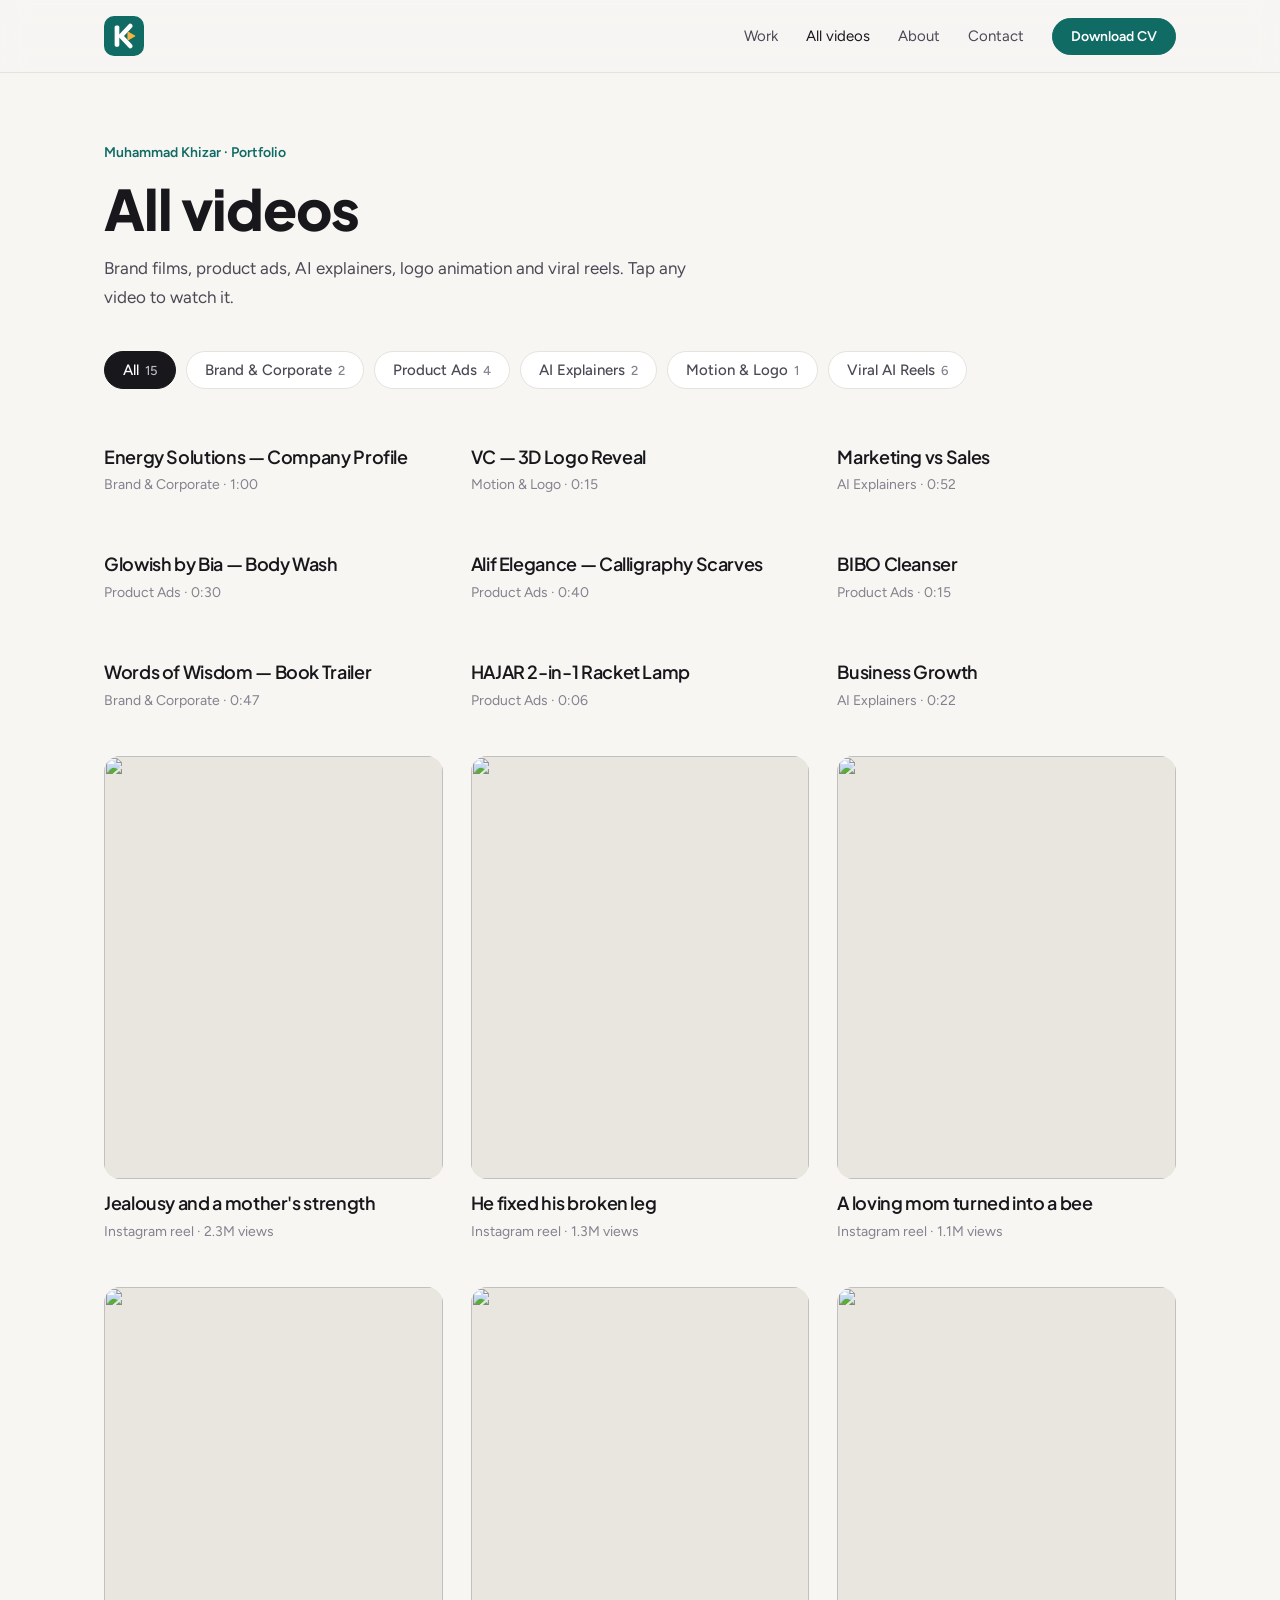
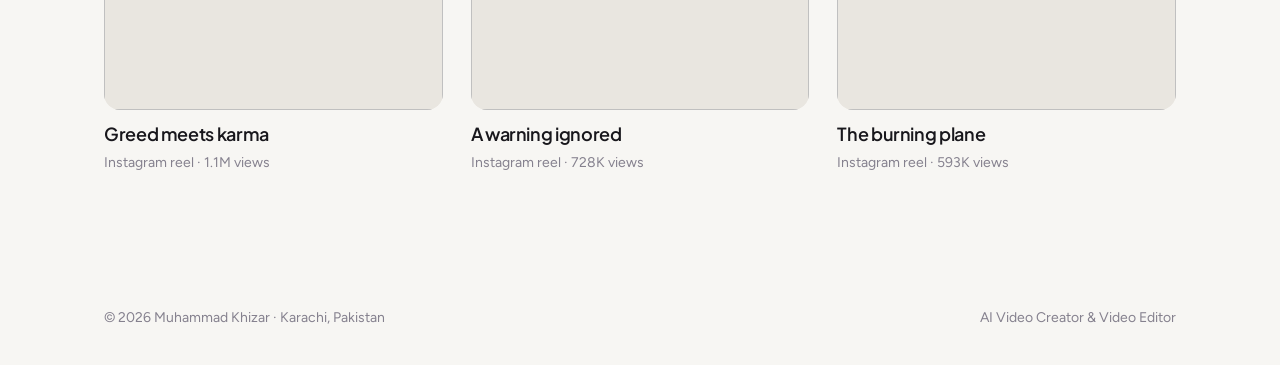
==== videos.html @ 34c0ca7a "Add files via upload" ====
<!doctype html>
<html lang="en">
<head>
<meta charset="utf-8">
<meta name="viewport" content="width=device-width, initial-scale=1, viewport-fit=cover">
<title>All Videos | Muhammad Khizar</title>
<meta name="description" content="Every video by Muhammad Khizar in one place: brand films, product ads, AI explainers, logo animation and viral reels.">
<meta property="og:title" content="All Videos | Muhammad Khizar">
<meta property="og:description" content="Every video by Muhammad Khizar in one place: brand films, product ads, AI explainers, logo animation and viral reels.">
<meta property="og:image" content="img/og.png">
<meta name="twitter:card" content="summary_large_image">
<link rel="icon" href="favicon.svg" type="image/svg+xml">
<link rel="icon" href="favicon-32.png" sizes="32x32" type="image/png">
<link rel="apple-touch-icon" href="apple-touch-icon.png">
<meta name="theme-color" content="#0f0e14">
<link rel="preconnect" href="https://fonts.googleapis.com">
<link rel="preconnect" href="https://fonts.gstatic.com" crossorigin>
<link rel="stylesheet" href="https://fonts.googleapis.com/css2?family=Plus+Jakarta+Sans:wght@600;700;800&family=Figtree:wght@400;500;600&display=swap">
<link rel="stylesheet" href="style.css">
</head>
<body>
<header class="site-header">
  <div class="wrap">
    <a class="brand" href="./#top" aria-label="Muhammad Khizar, home" title="Muhammad Khizar"><svg class="logo" viewBox="0 0 64 64" aria-hidden="true"><rect width="64" height="64" rx="16" fill="#0f6b63"/><rect x="17" y="15" width="7.5" height="34" rx="2.5" fill="#fff"/><path d="M27 32 42 16M27 32 42 48" stroke="#fff" stroke-width="7.5" stroke-linecap="round" fill="none"/><path d="M38.5 26.2 49 32 38.5 37.8Z" fill="#f5b544" stroke="#f5b544" stroke-width="2" stroke-linejoin="round"/></svg></a>
    <nav class="nav" aria-label="Main">
      <a href="./#work">Work</a>
      <a href="videos.html" aria-current="page">All videos</a>
      <a class="hide-sm" href="./#about">About</a>
      <a href="./#contact">Contact</a>
      <a class="btn sm primary" href="Muhammad_Khizar_CV.pdf" download>Download CV</a>
    </nav>
  </div>
</header>
<main id="top">
  <section class="page-head">
    <div class="wrap">
      <span class="eyebrow">Muhammad Khizar · Portfolio</span>
      <h1>All videos</h1>
      <p>Brand films, product ads, AI explainers, logo animation and viral reels. Tap any video to watch it.</p>
    </div>
  </section>
  <section style="padding-block:0 96px">
    <div class="wrap">
      <div class="filters" id="filters" role="toolbar" aria-label="Filter by category"></div>
      <div class="bin" id="all"><p class="empty">Loading videos…</p></div>
    </div>
  </section>
</main>
<footer class="site-footer"><div class="wrap"><span>© 2026 Muhammad Khizar · Karachi, Pakistan</span><span>AI Video Creator &amp; Video Editor</span></div></footer>

<div class="player" id="player" hidden role="dialog" aria-modal="true" aria-label="Video player">
  <div class="pbar">
    <div class="t"><h3></h3><span class="sub"></span></div>
    <button type="button" class="btn sm close">Close</button>
  </div>
  <div class="pstage"></div>
</div>
<script src="videos.js"></script>
<script src="app.js"></script>
</body>
</html>
---- style.css ----
/* Layout: calm gallery. Light, airy page; every video is the same size; one deep-teal accent used sparingly; the only bold block is the contact panel at the end. */
:root{
  --bg:#f7f6f3;         /* page */
  --card:#ffffff;       /* raised surfaces */
  --ink:#18171c;        /* headings + main text */
  --body:#4c4955;       /* running text */
  --muted:#85818e;      /* captions */
  --line:#e6e3dd;       /* hairlines */
  --teal:#0f6b63;       /* single accent */
  --teal-soft:#e2efec;  /* accent tint */
  --display:"Plus Jakarta Sans","Segoe UI",system-ui,sans-serif;
  --text:"Figtree","Segoe UI",system-ui,sans-serif;
  color-scheme:light;
}
*{box-sizing:border-box}
html{scroll-behavior:smooth;-webkit-text-size-adjust:100%}
body{background:var(--bg);color:var(--body);font-family:var(--text);font-size:17px;line-height:1.65;margin:0}
a{color:inherit}
img,video{max-width:100%;display:block}
[hidden]{display:none!important}
.wrap{max-width:1120px;margin:0 auto;padding-left:max(24px,env(safe-area-inset-left,0px));padding-right:max(24px,env(safe-area-inset-right,0px))}
h1,h2,h3{font-family:var(--display);color:var(--ink);font-weight:700;letter-spacing:-.02em;line-height:1.15;margin:0;text-wrap:balance}
.eyebrow{display:inline-block;font-size:14px;font-weight:600;color:var(--teal);margin-bottom:12px}
:focus-visible{outline:2px solid var(--teal);outline-offset:3px;border-radius:8px}

/* header */
.site-header{position:sticky;top:env(safe-area-inset-top,0px);z-index:30;background:color-mix(in srgb,var(--bg) 90%,transparent);backdrop-filter:blur(12px);-webkit-backdrop-filter:blur(12px);border-bottom:1px solid var(--line)}
.site-header .wrap{display:flex;align-items:center;justify-content:space-between;gap:16px;padding-block:16px}
.brand{font-family:var(--display);font-weight:700;font-size:18px;color:var(--ink);text-decoration:none;white-space:nowrap;display:flex;align-items:center;gap:11px}
.brand .logo{width:40px;height:40px;flex-shrink:0}
.nav{display:flex;align-items:center;gap:28px;font-size:15px}
.nav a{text-decoration:none;color:var(--body)}
.nav a:hover,.nav a[aria-current="page"]{color:var(--ink)}
.btn{display:inline-flex;align-items:center;justify-content:center;gap:8px;font:600 15px var(--text);padding:12px 22px;border-radius:999px;text-decoration:none;border:1px solid var(--line);background:var(--card);color:var(--ink);cursor:pointer;transition:background .15s,border-color .15s,color .15s}
.btn:hover{border-color:#cfcbc3}
.btn.primary{background:var(--teal);border-color:var(--teal);color:#fff}
.btn.primary:hover{background:#0b5a53}
.btn.sm{padding:9px 18px;font-size:14px}
.nav .btn.primary{color:#fff}

/* hero */
.hero .wrap{display:grid;grid-template-columns:minmax(0,1.2fr) minmax(0,.8fr);gap:72px;align-items:center;padding-block:72px 96px}
.hero h1{font-size:clamp(40px,5.6vw,68px);font-weight:800}
.hero .role{font-family:var(--display);font-size:clamp(18px,1.9vw,22px);font-weight:600;color:var(--teal);margin-top:14px}
.lede{font-size:18px;max-width:46ch;margin:20px 0 0}
.cta{display:flex;flex-wrap:wrap;gap:12px;margin-top:32px}
.stats{display:flex;flex-wrap:wrap;margin-top:44px}
.stats > div{padding-right:32px;margin-right:32px;border-right:1px solid var(--line)}
.stats > div:last-child{border-right:0;margin-right:0;padding-right:0}
.stats .n{font-family:var(--display);font-size:28px;font-weight:700;color:var(--ink);line-height:1.1;font-variant-numeric:tabular-nums}
.stats .l{font-size:14px;color:var(--muted);margin-top:4px}
.showreel{position:relative;aspect-ratio:4/5;max-width:100%;border-radius:22px;overflow:hidden;background:#ddd;box-shadow:0 30px 60px -30px rgba(20,18,30,.35)}
.showreel video{width:100%;height:100%;object-fit:cover}

/* sections */
.block{padding-block:96px}
.block.alt{background:var(--card);border-block:1px solid var(--line)}
.shead{display:flex;flex-wrap:wrap;justify-content:space-between;align-items:flex-end;gap:16px 40px;margin-bottom:44px}
.shead h2{font-size:clamp(28px,3.4vw,40px)}
.shead p{max-width:44ch;margin:0}
.more{display:flex;justify-content:center;margin-top:52px}

/* video grid: every card the same size */
.bin{display:grid;grid-template-columns:repeat(3,minmax(0,1fr));gap:44px 28px}
.clip{display:flex;flex-direction:column;gap:14px;text-align:left;padding:0;border:0;background:none;color:inherit;font:inherit;cursor:pointer;min-width:0;text-decoration:none}
.clip .poster{position:relative;aspect-ratio:4/5;max-width:100%;border-radius:16px;overflow:hidden;background:#e9e6e0}
.clip .poster img{position:absolute;inset:0;width:100%;height:100%;object-fit:cover;transition:transform .6s ease}
.clip:hover .poster img{transform:scale(1.035)}
.clip .poster::after{content:"";position:absolute;inset:0;background:rgba(10,10,14,0);transition:background .25s}
.clip:hover .poster::after{background:rgba(10,10,14,.18)}
.pbtn{position:absolute;z-index:1;left:50%;top:50%;width:58px;height:58px;margin:-29px 0 0 -29px;border-radius:50%;background:rgba(255,255,255,.92);display:grid;place-items:center;box-shadow:0 8px 24px rgba(0,0,0,.18);opacity:0;transform:scale(.9);transition:opacity .2s,transform .2s}
.pbtn svg{width:18px;height:18px;margin-left:3px;fill:var(--ink)}
.clip:hover .pbtn,.clip:focus-visible .pbtn{opacity:1;transform:scale(1)}
.clip h3{font-size:18px;font-weight:600}
.clip .cat{font-size:14px;color:var(--muted);margin-top:-8px}

/* filters */
.page-head{padding-block:64px 12px}
.page-head h1{font-size:clamp(36px,5vw,56px);font-weight:800}
.page-head p{max-width:56ch;margin:14px 0 0}
.filters{display:flex;flex-wrap:wrap;gap:10px;margin:28px 0 44px}
.chip{font:500 15px var(--text);color:var(--body);background:var(--card);border:1px solid var(--line);border-radius:999px;padding:9px 18px;cursor:pointer}
.chip span{color:var(--muted);margin-left:6px;font-size:13px}
.chip[aria-pressed="true"]{background:var(--ink);border-color:var(--ink);color:#fff}
.chip[aria-pressed="true"] span{color:#bdbac4}
.empty{color:var(--muted)}

/* instagram */
.kpis{display:grid;grid-template-columns:repeat(4,minmax(0,1fr));margin-bottom:44px;border-top:1px solid var(--line);border-bottom:1px solid var(--line)}
.kpi{padding:24px 0 22px}
.kpi + .kpi{padding-left:28px;border-left:1px solid var(--line)}
.kpi .n{font-family:var(--display);font-weight:700;font-size:34px;color:var(--ink);line-height:1.1;font-variant-numeric:tabular-nums}
.kpi .l{font-size:14px;color:var(--muted);margin-top:4px}
.reels{display:grid;grid-template-columns:repeat(6,minmax(0,1fr));gap:18px}
.reel{display:flex;flex-direction:column;gap:10px;text-decoration:none}
.reel .poster{aspect-ratio:9/16;max-width:100%;border-radius:14px;overflow:hidden;background:#e9e6e0}
.reel img{width:100%;height:100%;object-fit:cover;transition:transform .6s ease}
.reel:hover img{transform:scale(1.04)}
.reel b{font-family:var(--display);font-weight:700;color:var(--ink);font-size:17px;line-height:1}
.reel span{font-size:13px;color:var(--muted);margin-top:-6px}
.note{margin-top:28px;font-size:15px}
.note a{color:var(--teal);font-weight:600;text-decoration:none}

/* about */
.about{display:grid;grid-template-columns:minmax(0,1.1fr) minmax(0,.9fr);gap:80px}
.about h2{font-size:clamp(28px,3.4vw,40px);margin-bottom:18px}
.about p{max-width:56ch;margin:0}
.timeline{list-style:none;margin:40px 0 0;padding:0}
.timeline li{display:grid;grid-template-columns:120px minmax(0,1fr);gap:20px;padding:20px 0;border-top:1px solid var(--line)}
.timeline li:last-child{border-bottom:1px solid var(--line)}
.timeline .when{font-size:14px;color:var(--muted);padding-top:2px}
.timeline h3{font-size:17px;font-weight:600}
.timeline .org{font-size:15px;color:var(--teal);margin-top:2px}
.timeline p{font-size:15.5px;margin-top:6px}
.side h3{font-size:15px;font-weight:600;margin:0 0 14px}
.side .group + .group{margin-top:36px}
.tags{display:flex;flex-wrap:wrap;gap:8px}
.tags span{font-size:14.5px;padding:7px 14px;border-radius:999px;background:var(--card);border:1px solid var(--line);color:var(--ink)}
.tags.accent span{background:var(--teal-soft);border-color:transparent;color:#0b4f49}

/* contact */
.contact-panel{background:var(--teal);color:#d6ebe7;border-radius:28px;padding:72px 64px;display:grid;grid-template-columns:minmax(0,1.2fr) minmax(0,.8fr);gap:48px;align-items:end}
.contact-panel h2{color:#fff;font-size:clamp(32px,4.4vw,52px);font-weight:800}
.contact-panel p{margin:16px 0 0;max-width:40ch}
.contact-panel .cta .btn{background:#fff;border-color:#fff;color:var(--teal)}
.contact-panel .cta .btn.ghost{background:transparent;border-color:rgba(255,255,255,.4);color:#fff}
.clist{display:flex;flex-direction:column;gap:18px}
.ci{display:flex;flex-direction:column;gap:2px;min-width:0;text-decoration:none}
.ci .l{font-size:13px;color:#a8d3cc}
.ci .v{font-size:18px;color:#fff;font-weight:500;overflow-wrap:anywhere}
a.ci:hover .v{text-decoration:underline}
.site-footer{padding-block:36px;color:var(--muted);font-size:14px}
.site-footer .wrap{display:flex;flex-wrap:wrap;justify-content:space-between;gap:12px}

/* player */
.player{position:fixed;inset:0;z-index:60;background:rgba(12,11,15,.94);display:flex;flex-direction:column;padding:calc(16px + env(safe-area-inset-top,0px)) max(16px,env(safe-area-inset-right,0px)) calc(22px + env(safe-area-inset-bottom,0px)) max(16px,env(safe-area-inset-left,0px))}
.pbar{display:flex;align-items:center;justify-content:space-between;gap:16px;padding-bottom:16px;color:#c9c5d0}
.pbar .t{min-width:0}
.pbar h3{font-size:18px;color:#fff;white-space:nowrap;overflow:hidden;text-overflow:ellipsis}
.pbar .sub{display:block;font-size:14px;margin-top:2px}
.pbar .close{background:rgba(255,255,255,.1);border-color:rgba(255,255,255,.18);color:#fff}
.pstage{flex:1;min-height:0;display:flex;align-items:center;justify-content:center}
.pstage video{max-width:100%;max-height:100%;border-radius:14px;background:#000}
.pstage .frame{position:relative;height:100%;max-width:100%;aspect-ratio:9/16;border-radius:14px;overflow:hidden;background:#000 center/cover no-repeat}
.pstage .frame.land{height:auto;width:min(100%,1100px);aspect-ratio:16/9}
.pstage .shield{position:absolute;top:0;right:0;width:72px;height:72px;z-index:2}
.pstage iframe{position:absolute;inset:0;width:100%;height:100%;border:0}

@media (max-width:960px){
  .hero .wrap{grid-template-columns:1fr;gap:48px;padding-block:40px 72px}
  .showreel{max-width:420px}
  .bin{grid-template-columns:repeat(2,minmax(0,1fr));gap:36px 20px}
  .reels{grid-template-columns:repeat(3,minmax(0,1fr))}
  .about{grid-template-columns:1fr;gap:56px}
  .contact-panel{grid-template-columns:1fr;padding:56px 40px}
  .nav .hide-sm{display:none}
}
@media (max-width:600px){
  body{font-size:16px}
  .block{padding-block:72px}
  .nav{gap:14px}
  .nav a:not(.btn){display:none}
  .bin{gap:28px 14px}
  .clip h3{font-size:15.5px}
  .clip .cat{font-size:13px}
  .pbtn{width:44px;height:44px;margin:-22px 0 0 -22px}
  .kpis{grid-template-columns:repeat(2,minmax(0,1fr))}
  .kpi:nth-child(3){padding-left:0;border-left:0}
  .kpi:nth-child(n+3){border-top:1px solid var(--line)}
  .reels{grid-template-columns:repeat(2,minmax(0,1fr))}
  .timeline li{grid-template-columns:1fr;gap:4px}
  .stats{display:grid;grid-template-columns:repeat(3,minmax(0,1fr));gap:12px}
  .stats > div{padding-right:0;margin-right:0;border-right:0}
  .stats .n{font-size:22px}
  .stats .l{font-size:12.5px}
  .contact-panel{padding:44px 24px;border-radius:22px}
}
@media (hover:none){.pbtn{opacity:1;transform:none}}
@media (prefers-reduced-motion:reduce){*{transition:none!important;scroll-behavior:auto!important}}
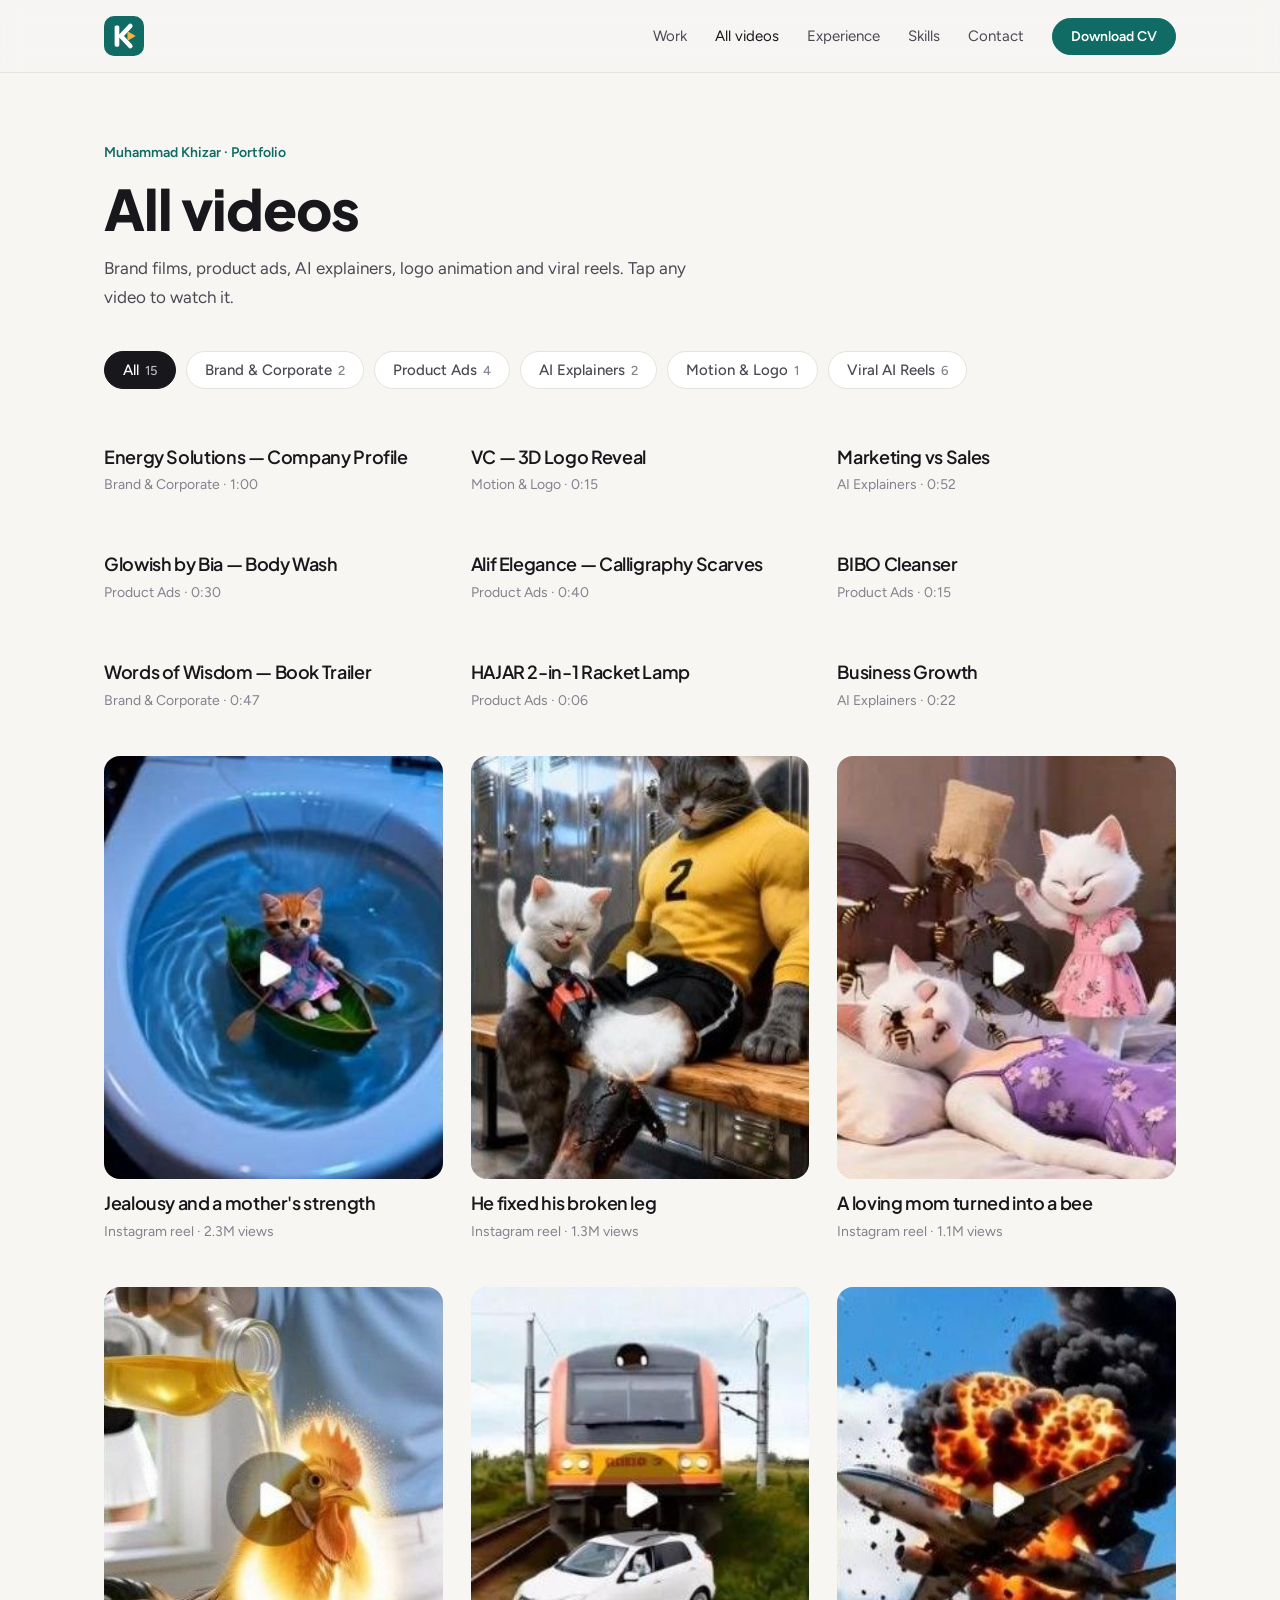
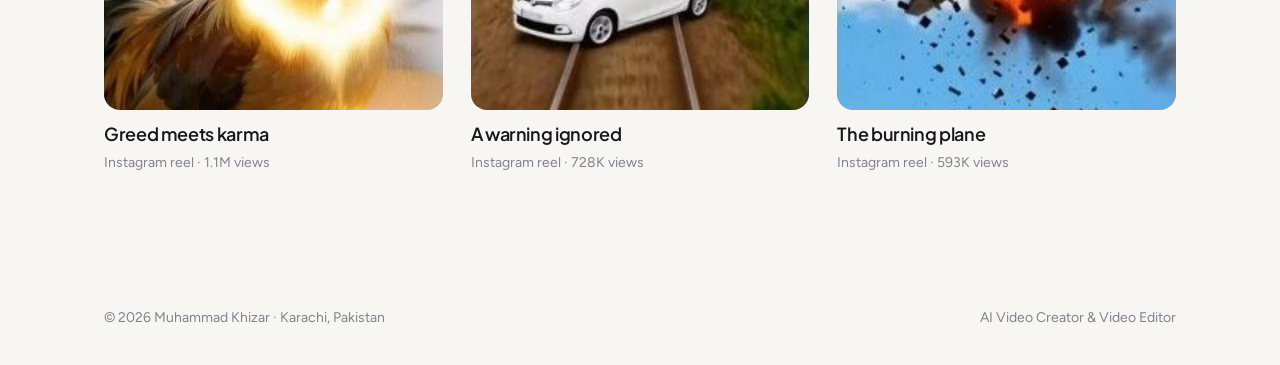
==== commit 210f81ff: "Add files via upload" ====
--- a/videos.html
+++ b/videos.html
@@ -25,7 +25,8 @@
     <nav class="nav" aria-label="Main">
       <a href="./#work">Work</a>
       <a href="videos.html" aria-current="page">All videos</a>
-      <a class="hide-sm" href="./#about">About</a>
+      <a class="hide-sm" href="./#experience">Experience</a>
+      <a class="hide-sm" href="./#skills">Skills</a>
       <a href="./#contact">Contact</a>
       <a class="btn sm primary" href="Muhammad_Khizar_CV.pdf" download>Download CV</a>
     </nav>
--- a/style.css
+++ b/style.css
@@ -118,6 +118,24 @@
 .tags span{font-size:14.5px;padding:7px 14px;border-radius:999px;background:var(--card);border:1px solid var(--line);color:var(--ink)}
 .tags.accent span{background:var(--teal-soft);border-color:transparent;color:#0b4f49}
 
+/* experience */
+.jobs{list-style:none;margin:0;padding:0;border-top:1px solid var(--line)}
+.job{display:grid;grid-template-columns:200px minmax(0,1fr);gap:32px;padding:28px 0;border-bottom:1px solid var(--line)}
+.job .when{font-family:var(--display);font-weight:600;color:var(--ink);font-size:16px}
+.job .when span{display:block;font-family:var(--text);font-weight:400;color:var(--muted);font-size:14px;margin-top:2px}
+.job h3{font-size:20px;font-weight:700}
+.job .org{color:var(--teal);font-size:15.5px;margin-top:2px}
+.job ul{margin:12px 0 0;padding-left:20px}
+.job li{margin-bottom:4px}
+.edu{display:grid;grid-template-columns:200px minmax(0,1fr);gap:32px;padding:28px 0 0}
+.edu h3{font-size:18px;font-weight:600}
+.edu .org{color:var(--teal);font-size:15.5px;margin-top:2px}
+
+/* skills */
+.skillgrid{display:grid;grid-template-columns:repeat(2,minmax(0,1fr));gap:20px}
+.skillcard{background:var(--bg);border:1px solid var(--line);border-radius:18px;padding:26px 26px 28px}
+.skillcard h3{font-size:18px;margin-bottom:14px}
+
 /* contact */
 .contact-panel{background:var(--teal);color:#d6ebe7;border-radius:28px;padding:72px 64px;display:grid;grid-template-columns:minmax(0,1.2fr) minmax(0,.8fr);gap:48px;align-items:end}
 .contact-panel h2{color:#fff;font-size:clamp(32px,4.4vw,52px);font-weight:800}
@@ -152,6 +170,7 @@
   .bin{grid-template-columns:repeat(2,minmax(0,1fr));gap:36px 20px}
   .reels{grid-template-columns:repeat(3,minmax(0,1fr))}
   .about{grid-template-columns:1fr;gap:56px}
+  .skillgrid{grid-template-columns:1fr}
   .contact-panel{grid-template-columns:1fr;padding:56px 40px}
   .nav .hide-sm{display:none}
 }
@@ -169,6 +188,7 @@
   .kpi:nth-child(n+3){border-top:1px solid var(--line)}
   .reels{grid-template-columns:repeat(2,minmax(0,1fr))}
   .timeline li{grid-template-columns:1fr;gap:4px}
+  .job,.edu{grid-template-columns:1fr;gap:8px}
   .stats{display:grid;grid-template-columns:repeat(3,minmax(0,1fr));gap:12px}
   .stats > div{padding-right:0;margin-right:0;border-right:0}
   .stats .n{font-size:22px}
